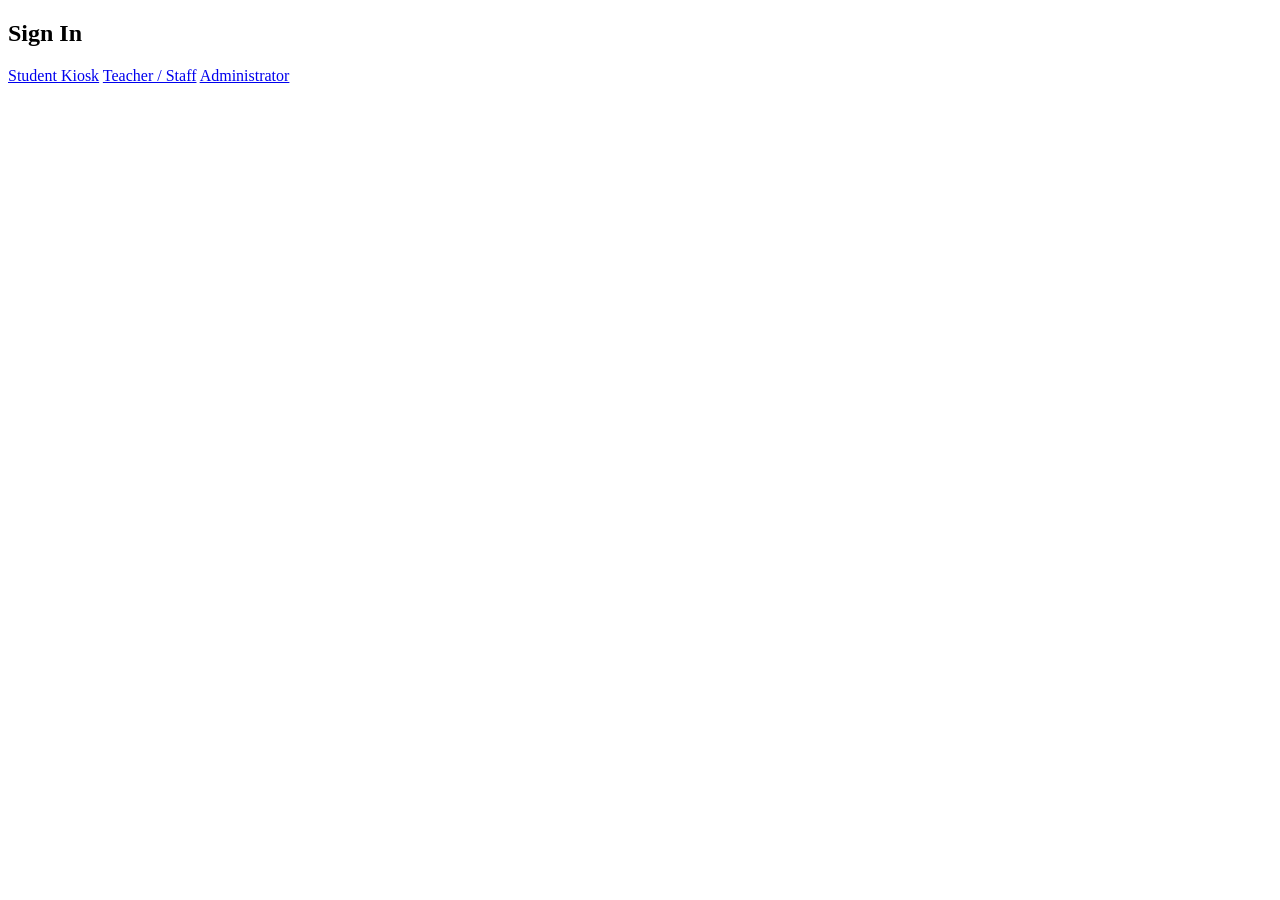
==== index.html @ e1cd1c3a "Added HTML and CSS files" ====
<!DOCTYPE html>
<html lang="en">
<head>
  <meta charset="UTF-8">
  <meta name="viewport" content="width=device-width, initial-scale=1.0">
  <title>HallLine — Sign In</title>
  <link rel="stylesheet" href="./styles/tokens.css">
  <link rel="stylesheet" href="./styles/reset.css">
  <link rel="stylesheet" href="./styles/layout.css">
  <link rel="stylesheet" href="./styles/components.css">
  <link rel="stylesheet" href="./styles/views/sign-in.css">
</head>
<body class="page-sign-in">
  <header class="site-header"></header>

  <main class="sign-in-shell">
    <section class="sign-in-card">
      <h1>Sign In</h1>
      <nav class="demo-role-links">
        <a href="./kiosk.html">Student Kiosk</a>
        <a href="./dashboard.html">Teacher / Staff</a>
        <a href="./admin.html">Administrator</a>
      </nav>
    </section>
  </main>
</body>
</html>
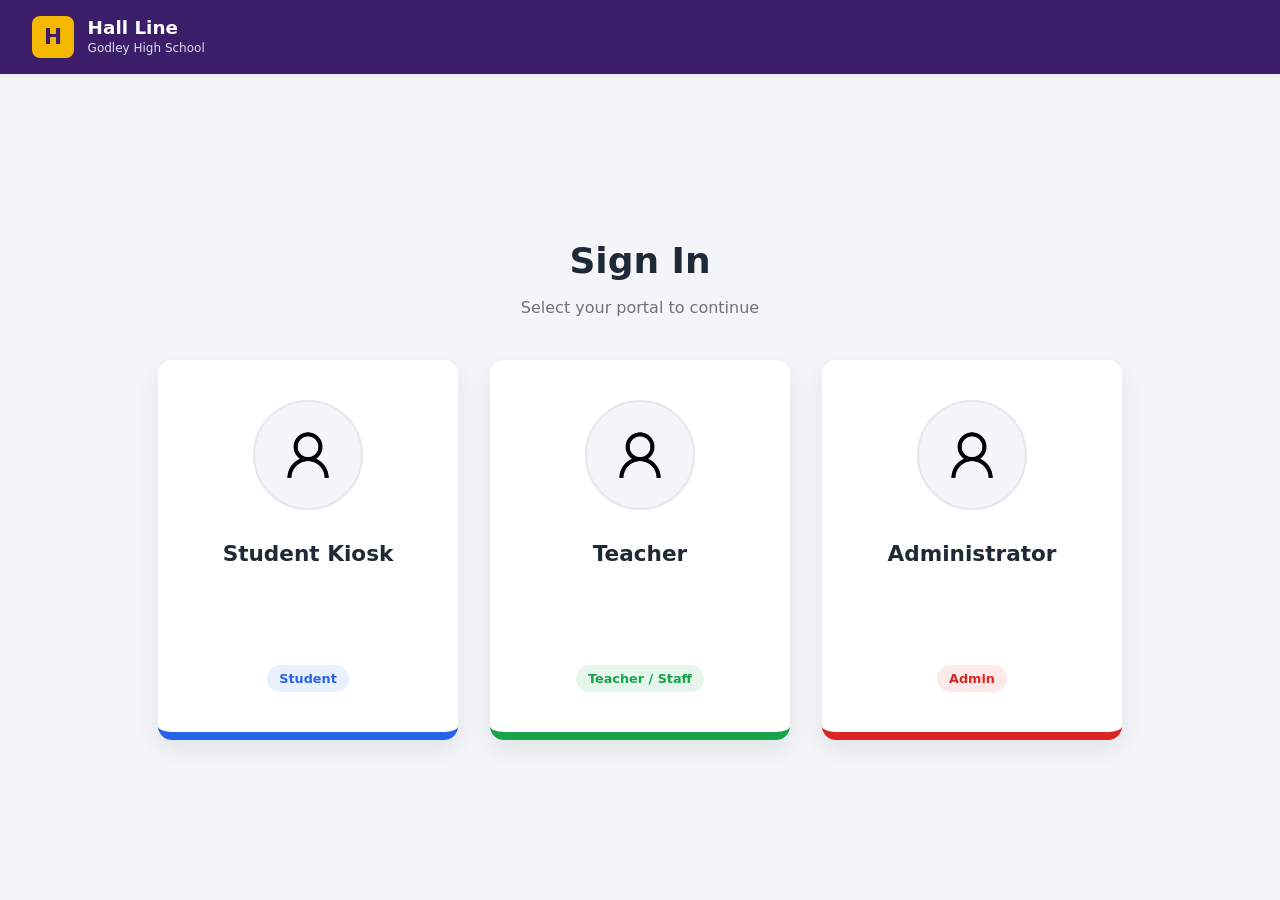
==== commit 4cda17c5: "Finished Styling index.html Updated: - index.html - assets/user-icon.png - styles/tokens.css - style" ====
--- a/index.html
+++ b/index.html
@@ -11,17 +11,47 @@
   <link rel="stylesheet" href="./styles/views/sign-in.css">
 </head>
 <body class="page-sign-in">
-  <header class="site-header"></header>
+  <header class="site-header">
+    <div class="logo-container">
+      <div class="logo-mark">H</div>
+      <div class="logo-text">
+        <h2 class="logo-title">Hall Line</h2>
+        <span class="logo-subtitle">Godley High School</span>
+      </div>
+    </div>
+  </header>
 
   <main class="sign-in-shell">
-    <section class="sign-in-card">
-      <h1>Sign In</h1>
-      <nav class="demo-role-links">
-        <a href="./kiosk.html">Student Kiosk</a>
-        <a href="./dashboard.html">Teacher / Staff</a>
-        <a href="./admin.html">Administrator</a>
-      </nav>
-    </section>
+    <div class="sign-in-header">
+      <h1 class="sign-in-title">Sign In</h1>
+      <p class="sign-in-subtitle">Select your portal to continue</p>
+    </div>
+
+    <div class="role-cards">
+      <a href="./kiosk.html" class="role-card role-card--student">
+        <div class="role-avatar-wrapper">
+          <img src="./assets/user-icon.png" alt="Student Kiosk" class="role-avatar">
+        </div>
+        <h2 class="role-title">Student Kiosk</h2>
+        <span class="role-tag">Student</span>
+      </a>
+
+      <a href="./dashboard.html" class="role-card role-card--teacher">
+        <div class="role-avatar-wrapper">
+          <img src="./assets/user-icon.png" alt="Teacher" class="role-avatar">
+        </div>
+        <h2 class="role-title">Teacher</h2>
+        <span class="role-tag">Teacher / Staff</span>
+      </a>
+
+      <a href="./admin.html" class="role-card role-card--admin">
+        <div class="role-avatar-wrapper">
+          <img src="./assets/user-icon.png" alt="Administrator" class="role-avatar">
+        </div>
+        <h2 class="role-title">Administrator</h2>
+        <span class="role-tag">Admin</span>
+      </a>
+    </div>
   </main>
 </body>
 </html>
--- a/styles/tokens.css
+++ b/styles/tokens.css
@@ -0,0 +1,32 @@
+:root {
+  /* Brand */
+  --color-brand-purple: #3b1d6a;
+  --color-brand-gold: #f5b800;
+
+  /* Role Colors */
+  --color-student: #2563eb;
+  --color-teacher: #16a34a;
+  --color-admin: #dc2626;
+
+  /* Neutrals */
+  --color-bg: #f4f5f8;
+  --color-card-bg: #ffffff;
+  --color-text-main: #1f2937;
+  --color-text-muted: #6b7280;
+  --color-border: #e5e7eb;
+
+  /* Typography */
+  --font-sans: system-ui, -apple-system, BlinkMacSystemFont, 'Segoe UI', Roboto, sans-serif;
+
+  /* Shadows & Radius */
+  --radius-sm: 8px;
+  --radius-md: 14px;
+  --radius-full: 9999px;
+  --shadow-sm: 0 2px 4px rgba(0, 0, 0, 0.05);
+  --shadow-md: 0 10px 25px rgba(0, 0, 0, 0.08);
+  --shadow-hover: 0 18px 36px rgba(0, 0, 0, 0.16);
+
+  /* Transitions */
+  --transition-speed: 0.3s;
+  --transition-ease: cubic-bezier(0.25, 0.8, 0.25, 1);
+}
--- a/styles/layout.css
+++ b/styles/layout.css
@@ -0,0 +1,18 @@
+body {
+  min-height: 100vh;
+  display: flex;
+  flex-direction: column;
+}
+
+.site-header {
+  width: 100%;
+}
+
+.sign-in-shell {
+  flex: 1;
+  display: flex;
+  flex-direction: column;
+  align-items: center;
+  justify-content: center;
+  padding: 2.5rem 1.5rem;
+}
--- a/styles/components.css
+++ b/styles/components.css
@@ -0,0 +1,43 @@
+.site-header {
+  display: flex;
+  align-items: center;
+  padding: 1rem 2rem;
+  background-color: var(--color-brand-purple);
+  color: #ffffff;
+  box-shadow: var(--shadow-sm);
+}
+
+.logo-container {
+  display: flex;
+  align-items: center;
+  gap: 0.85rem;
+}
+
+.logo-mark {
+  display: flex;
+  align-items: center;
+  justify-content: center;
+  width: 42px;
+  height: 42px;
+  background-color: var(--color-brand-gold);
+  color: var(--color-brand-purple);
+  font-weight: 800;
+  font-size: 1.35rem;
+  border-radius: var(--radius-sm);
+}
+
+.logo-text {
+  display: flex;
+  flex-direction: column;
+}
+
+.logo-title {
+  font-size: 1.15rem;
+  font-weight: 700;
+  line-height: 1.2;
+}
+
+.logo-subtitle {
+  font-size: 0.75rem;
+  opacity: 0.85;
+}
--- a/styles/views/sign-in.css
+++ b/styles/views/sign-in.css
@@ -0,0 +1,151 @@
+.sign-in-header {
+  text-align: center;
+  margin-bottom: 2.5rem;
+}
+
+.sign-in-title {
+  font-size: 2.25rem;
+  font-weight: 800;
+  color: var(--color-text-main);
+  margin-bottom: 0.5rem;
+}
+
+.sign-in-subtitle {
+  font-size: 1rem;
+  color: var(--color-text-muted);
+}
+
+.role-cards {
+  display: flex;
+  justify-content: center;
+  align-items: stretch;
+  gap: 2rem;
+  width: 100%;
+  max-width: 1000px;
+}
+
+.role-card {
+  flex: 1;
+  max-width: 300px;
+  min-height: 380px;
+  background-color: var(--color-card-bg);
+  border-radius: var(--radius-md);
+  padding: 2.5rem 1.5rem;
+  display: flex;
+  flex-direction: column;
+  align-items: center;
+  text-align: center;
+  box-shadow: var(--shadow-md);
+  cursor: pointer;
+  transition: transform var(--transition-speed) var(--transition-ease),
+              box-shadow var(--transition-speed) var(--transition-ease),
+              opacity var(--transition-speed) var(--transition-ease);
+}
+
+.role-cards:hover .role-card {
+  transform: scale(0.94);
+  opacity: 0.75;
+}
+
+.role-cards:hover .role-card:hover {
+  transform: scale(1.06);
+  opacity: 1;
+  box-shadow: var(--shadow-hover);
+}
+
+.role-card--student {
+  border-bottom: 8px solid var(--color-student);
+}
+
+.role-card--teacher {
+  border-bottom: 8px solid var(--color-teacher);
+}
+
+.role-card--admin {
+  border-bottom: 8px solid var(--color-admin);
+}
+
+.role-avatar-wrapper {
+  width: 110px;
+  height: 110px;
+  border-radius: var(--radius-full);
+  background-color: var(--color-bg);
+  display: flex;
+  align-items: center;
+  justify-content: center;
+  margin-bottom: 1.75rem;
+  padding: 1.25rem;
+  border: 2px solid var(--color-border);
+  transition: border-color var(--transition-speed) var(--transition-ease);
+}
+
+.role-card--student:hover .role-avatar-wrapper {
+  border-color: var(--color-student);
+}
+
+.role-card--teacher:hover .role-avatar-wrapper {
+  border-color: var(--color-teacher);
+}
+
+.role-card--admin:hover .role-avatar-wrapper {
+  border-color: var(--color-admin);
+}
+
+.role-avatar {
+  width: 100%;
+  height: 100%;
+  object-fit: contain;
+}
+
+.role-title {
+  font-size: 1.35rem;
+  font-weight: 700;
+  color: var(--color-text-main);
+  margin-bottom: 0.5rem;
+}
+
+.role-tag {
+  display: inline-block;
+  font-size: 0.8rem;
+  font-weight: 600;
+  padding: 0.25rem 0.75rem;
+  border-radius: var(--radius-full);
+  margin-top: auto;
+}
+
+.role-card--student .role-tag {
+  background-color: rgba(37, 99, 235, 0.1);
+  color: var(--color-student);
+}
+
+.role-card--teacher .role-tag {
+  background-color: rgba(22, 163, 74, 0.1);
+  color: var(--color-teacher);
+}
+
+.role-card--admin .role-tag {
+  background-color: rgba(220, 38, 38, 0.1);
+  color: var(--color-admin);
+}
+
+@media (max-width: 768px) {
+  .role-cards {
+    flex-direction: column;
+    align-items: center;
+  }
+
+  .role-card {
+    width: 100%;
+    max-width: 340px;
+    min-height: auto;
+  }
+
+  .role-cards:hover .role-card {
+    transform: none;
+    opacity: 1;
+  }
+
+  .role-cards:hover .role-card:hover {
+    transform: translateY(-4px);
+  }
+}
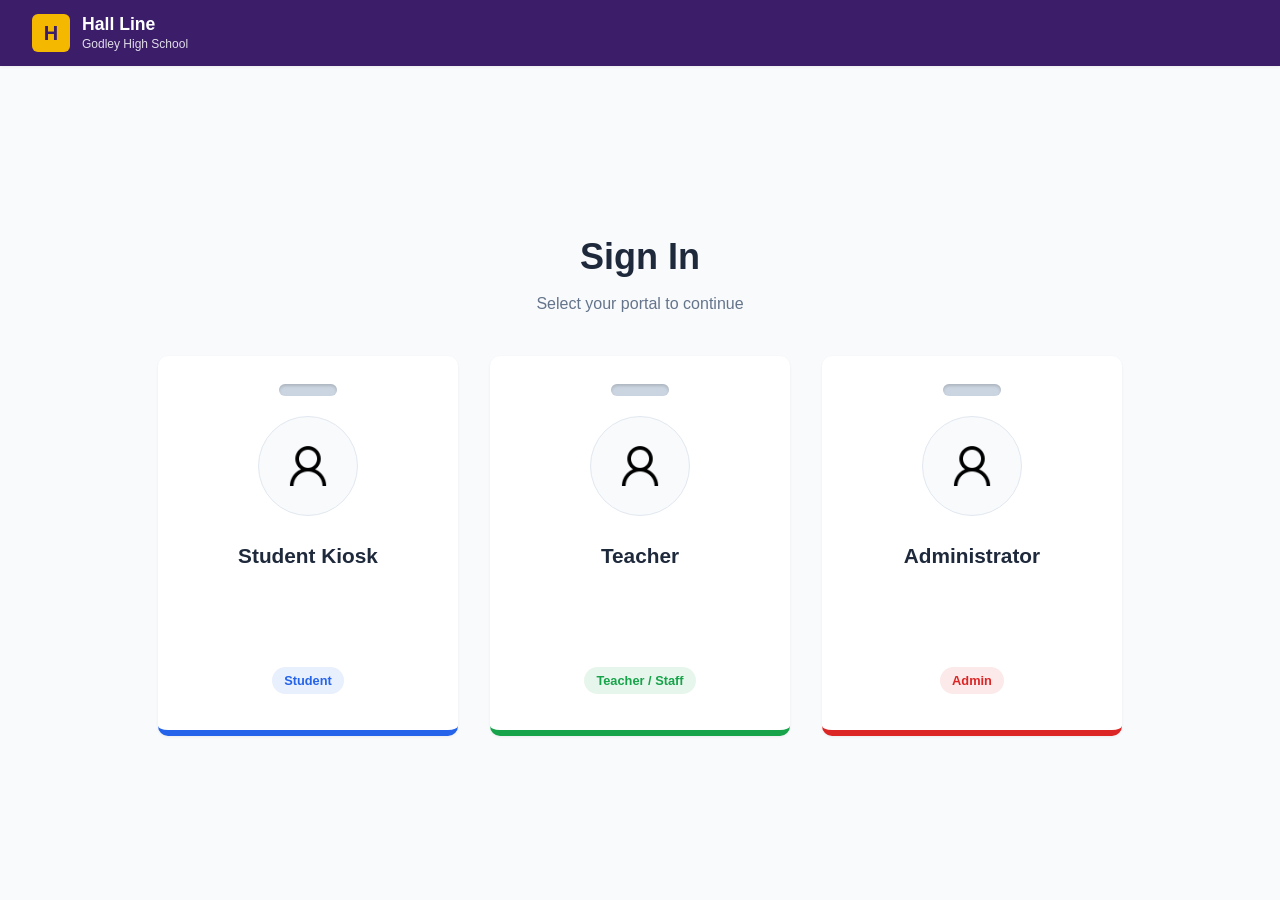
==== commit 4cb05932: "Finished up Styling and Adding Features on kiosk.html Updated this file: - index.html - kiosk.html -" ====
--- a/index.html
+++ b/index.html
@@ -29,6 +29,7 @@
 
     <div class="role-cards">
       <a href="./kiosk.html" class="role-card role-card--student">
+        <div class="card-punch-hole" aria-hidden="true"></div>
         <div class="role-avatar-wrapper">
           <img src="./assets/user-icon.png" alt="Student Kiosk" class="role-avatar">
         </div>
@@ -37,6 +38,7 @@
       </a>
 
       <a href="./dashboard.html" class="role-card role-card--teacher">
+        <div class="card-punch-hole" aria-hidden="true"></div>
         <div class="role-avatar-wrapper">
           <img src="./assets/user-icon.png" alt="Teacher" class="role-avatar">
         </div>
@@ -45,6 +47,7 @@
       </a>
 
       <a href="./admin.html" class="role-card role-card--admin">
+        <div class="card-punch-hole" aria-hidden="true"></div>
         <div class="role-avatar-wrapper">
           <img src="./assets/user-icon.png" alt="Administrator" class="role-avatar">
         </div>
--- a/styles/tokens.css
+++ b/styles/tokens.css
@@ -9,24 +9,24 @@
   --color-admin: #dc2626;
 
   /* Neutrals */
-  --color-bg: #f4f5f8;
+  --color-bg: #f8fafc;
   --color-card-bg: #ffffff;
-  --color-text-main: #1f2937;
-  --color-text-muted: #6b7280;
-  --color-border: #e5e7eb;
+  --color-text-main: #1e293b;
+  --color-text-muted: #64748b;
+  --color-border: #e2e8f0;
 
   /* Typography */
-  --font-sans: system-ui, -apple-system, BlinkMacSystemFont, 'Segoe UI', Roboto, sans-serif;
+  --font-sans: Arial, Helvetica, sans-serif;
 
   /* Shadows & Radius */
-  --radius-sm: 8px;
-  --radius-md: 14px;
+  --radius-sm: 6px;
+  --radius-md: 10px;
   --radius-full: 9999px;
-  --shadow-sm: 0 2px 4px rgba(0, 0, 0, 0.05);
-  --shadow-md: 0 10px 25px rgba(0, 0, 0, 0.08);
-  --shadow-hover: 0 18px 36px rgba(0, 0, 0, 0.16);
+  --shadow-sm: 0 1px 3px rgba(0, 0, 0, 0.06);
+  --shadow-md: 0 4px 12px rgba(0, 0, 0, 0.08);
+  --shadow-hover: 0 8px 20px rgba(0, 0, 0, 0.12);
 
   /* Transitions */
-  --transition-speed: 0.3s;
-  --transition-ease: cubic-bezier(0.25, 0.8, 0.25, 1);
+  --transition-speed: 0.25s;
+  --transition-ease: ease;
 }
--- a/styles/components.css
+++ b/styles/components.css
@@ -1,7 +1,9 @@
+/* Site Header */
 .site-header {
   display: flex;
   align-items: center;
-  padding: 1rem 2rem;
+  justify-content: space-between;
+  padding: 0.85rem 2rem;
   background-color: var(--color-brand-purple);
   color: #ffffff;
   box-shadow: var(--shadow-sm);
@@ -10,19 +12,19 @@
 .logo-container {
   display: flex;
   align-items: center;
-  gap: 0.85rem;
+  gap: 0.75rem;
 }
 
 .logo-mark {
   display: flex;
   align-items: center;
   justify-content: center;
-  width: 42px;
-  height: 42px;
+  width: 38px;
+  height: 38px;
   background-color: var(--color-brand-gold);
   color: var(--color-brand-purple);
-  font-weight: 800;
-  font-size: 1.35rem;
+  font-weight: 700;
+  font-size: 1.25rem;
   border-radius: var(--radius-sm);
 }
 
@@ -32,7 +34,7 @@
 }
 
 .logo-title {
-  font-size: 1.15rem;
+  font-size: 1.1rem;
   font-weight: 700;
   line-height: 1.2;
 }
@@ -41,3 +43,16 @@
   font-size: 0.75rem;
   opacity: 0.85;
 }
+
+/* Header Room Info */
+.header-room-info {
+  display: flex;
+  align-items: center;
+  gap: 0.5rem;
+  background-color: rgba(255, 255, 255, 0.12);
+  padding: 0.4rem 0.85rem;
+  border-radius: var(--radius-sm);
+  font-size: 0.85rem;
+  font-weight: 600;
+  color: #ffffff;
+}
--- a/styles/views/sign-in.css
+++ b/styles/views/sign-in.css
@@ -1,3 +1,4 @@
+/* Sign-In Header */
 .sign-in-header {
   text-align: center;
   margin-bottom: 2.5rem;
@@ -5,7 +6,7 @@
 
 .sign-in-title {
   font-size: 2.25rem;
-  font-weight: 800;
+  font-weight: 700;
   color: var(--color-text-main);
   margin-bottom: 0.5rem;
 }
@@ -15,6 +16,7 @@
   color: var(--color-text-muted);
 }
 
+/* Role Cards */
 .role-cards {
   display: flex;
   justify-content: center;
@@ -30,12 +32,12 @@
   min-height: 380px;
   background-color: var(--color-card-bg);
   border-radius: var(--radius-md);
-  padding: 2.5rem 1.5rem;
+  padding: 1.75rem 1.5rem 2.25rem;
   display: flex;
   flex-direction: column;
   align-items: center;
   text-align: center;
-  box-shadow: var(--shadow-md);
+  box-shadow: var(--shadow-sm);
   cursor: pointer;
   transition: transform var(--transition-speed) var(--transition-ease),
               box-shadow var(--transition-speed) var(--transition-ease),
@@ -50,32 +52,44 @@
 .role-cards:hover .role-card:hover {
   transform: scale(1.06);
   opacity: 1;
-  box-shadow: var(--shadow-hover);
+  box-shadow: var(--shadow-md);
 }
 
+/* Card Hole Punch */
+.card-punch-hole {
+  width: 58px;
+  height: 12px;
+  background-color: #cbd5e1;
+  border-radius: var(--radius-full);
+  margin-bottom: 1.25rem;
+  box-shadow: inset 0 2px 3px rgba(0, 0, 0, 0.15);
+}
+
+/* Bottom Borders */
 .role-card--student {
-  border-bottom: 8px solid var(--color-student);
+  border-bottom: 6px solid var(--color-student);
 }
 
 .role-card--teacher {
-  border-bottom: 8px solid var(--color-teacher);
+  border-bottom: 6px solid var(--color-teacher);
 }
 
 .role-card--admin {
-  border-bottom: 8px solid var(--color-admin);
+  border-bottom: 6px solid var(--color-admin);
 }
 
+/* Avatar Icon */
 .role-avatar-wrapper {
-  width: 110px;
-  height: 110px;
+  width: 100px;
+  height: 100px;
   border-radius: var(--radius-full);
   background-color: var(--color-bg);
   display: flex;
   align-items: center;
   justify-content: center;
-  margin-bottom: 1.75rem;
+  margin-bottom: 1.5rem;
   padding: 1.25rem;
-  border: 2px solid var(--color-border);
+  border: 1px solid var(--color-border);
   transition: border-color var(--transition-speed) var(--transition-ease);
 }
 
@@ -97,8 +111,9 @@
   object-fit: contain;
 }
 
+/* Typography & Tags */
 .role-title {
-  font-size: 1.35rem;
+  font-size: 1.3rem;
   font-weight: 700;
   color: var(--color-text-main);
   margin-bottom: 0.5rem;
@@ -128,6 +143,7 @@
   color: var(--color-admin);
 }
 
+/* Responsive */
 @media (max-width: 768px) {
   .role-cards {
     flex-direction: column;
@@ -136,7 +152,7 @@
 
   .role-card {
     width: 100%;
-    max-width: 340px;
+    max-width: 320px;
     min-height: auto;
   }
 
